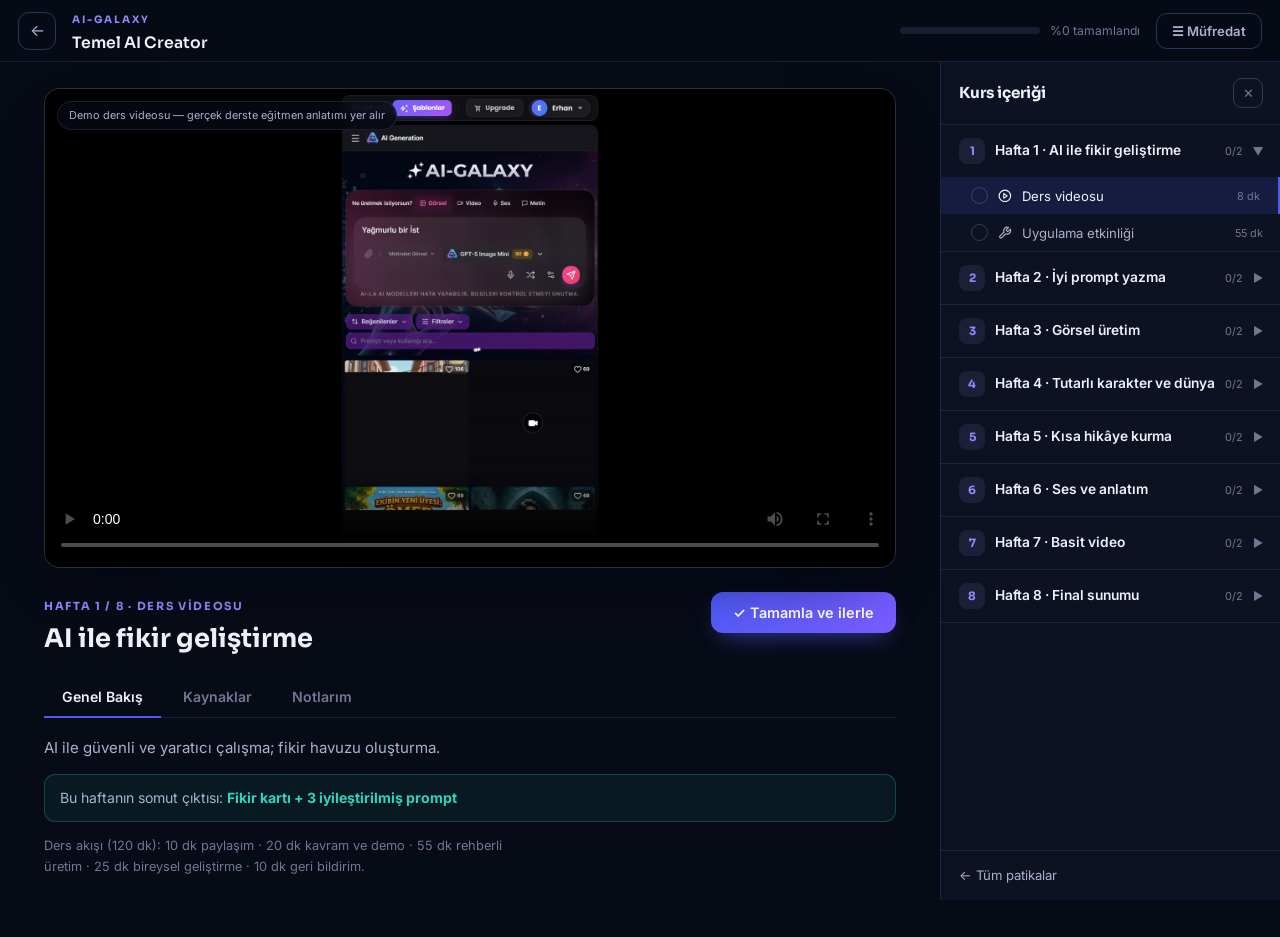
==== kurs.html @ a26104b1 "AI-GALAXY demo sitesi: yetişkin landing, Udemy tarzı kurs ekranı, kids patika ve stüdyo modu Co-Auth" ====
<!doctype html>
<html lang="tr">
<head>
  <meta charset="utf-8">
  <meta name="viewport" content="width=device-width, initial-scale=1.0">
  <title>Kurs — AI-GALAXY</title>
  <meta name="description" content="AI-GALAXY kurs ekranı: dersi izle, etkinliği yap, ilerlemeni takip et.">
  <link rel="preconnect" href="https://fonts.googleapis.com">
  <link rel="preconnect" href="https://fonts.gstatic.com" crossorigin>
  <link href="https://fonts.googleapis.com/css2?family=Sora:wght@500;600;700&family=Inter:wght@400;500;600&display=swap" rel="stylesheet">
  <link rel="icon" href="data:image/svg+xml,%3Csvg xmlns='http://www.w3.org/2000/svg' viewBox='0 0 32 32'%3E%3Crect width='32' height='32' rx='8' fill='%234f5bf9'/%3E%3Ctext x='16' y='22' font-size='16' text-anchor='middle' fill='white'%3E%E2%9C%A6%3C/text%3E%3C/svg%3E">
  <link rel="stylesheet" href="css/kurs.css">
  <script>
    // patika adımından gelindiyse arka plandaki ders ekranı hiç görünmesin
    if (location.search.indexOf("studio=1") !== -1) document.documentElement.className += " studio-only";
  </script>
</head>
<body>

<!-- Telifsiz çizgi ikon seti (Feather stili, MIT) -->
<svg xmlns="http://www.w3.org/2000/svg" style="display:none">
  <symbol id="i-play" viewBox="0 0 24 24"><circle cx="12" cy="12" r="10"/><polygon points="10 8 16 12 10 16 10 8"/></symbol>
  <symbol id="i-tool" viewBox="0 0 24 24"><path d="M14.7 6.3a1 1 0 0 0 0 1.4l1.6 1.6a1 1 0 0 0 1.4 0l3.77-3.77a6 6 0 0 1-7.94 7.94l-6.91 6.91a2.12 2.12 0 0 1-3-3l6.91-6.91a6 6 0 0 1 7.94-7.94l-3.76 3.76z"/></symbol>
  <symbol id="i-crosshair" viewBox="0 0 24 24"><circle cx="12" cy="12" r="10"/><line x1="22" y1="12" x2="18" y2="12"/><line x1="6" y1="12" x2="2" y2="12"/><line x1="12" y1="6" x2="12" y2="2"/><line x1="12" y1="22" x2="12" y2="18"/></symbol>
  <symbol id="i-file" viewBox="0 0 24 24"><path d="M14 2H6a2 2 0 0 0-2 2v16a2 2 0 0 0 2 2h12a2 2 0 0 0 2-2V8z"/><polyline points="14 2 14 8 20 8"/></symbol>
  <symbol id="i-edit" viewBox="0 0 24 24"><path d="M17 3a2.828 2.828 0 1 1 4 4L7.5 20.5 2 22l1.5-5.5L17 3z"/></symbol>
  <symbol id="i-check" viewBox="0 0 24 24"><polyline points="20 6 9 17 4 12"/></symbol>
  <symbol id="i-image" viewBox="0 0 24 24"><rect x="3" y="3" width="18" height="18" rx="2"/><circle cx="8.5" cy="8.5" r="1.5"/><polyline points="21 15 16 10 5 21"/></symbol>
  <symbol id="i-award" viewBox="0 0 24 24"><circle cx="12" cy="8" r="7"/><polyline points="8.21 13.89 7 23 12 20 17 23 15.79 13.88"/></symbol>
  <symbol id="i-compass" viewBox="0 0 24 24"><circle cx="12" cy="12" r="10"/><polygon points="16.24 7.76 14.12 14.12 7.76 16.24 9.88 9.88 16.24 7.76"/></symbol>
  <symbol id="i-layers" viewBox="0 0 24 24"><polygon points="12 2 2 7 12 12 22 7 12 2"/><polyline points="2 17 12 22 22 17"/><polyline points="2 12 12 17 22 12"/></symbol>
  <symbol id="i-message" viewBox="0 0 24 24"><path d="M21 11.5a8.5 8.5 0 0 1-8.5 8.5 8.38 8.38 0 0 1-3.8-.9L3 21l1.9-5.7a8.38 8.38 0 0 1-.9-3.8 8.5 8.5 0 0 1 8.5-8.5h.5a8.48 8.48 0 0 1 8 8v.5z"/></symbol>
  <symbol id="i-volume" viewBox="0 0 24 24"><polygon points="11 5 6 9 2 9 2 15 6 15 11 19 11 5"/><path d="M15.54 8.46a5 5 0 0 1 0 7.07"/></symbol>
  <symbol id="i-film" viewBox="0 0 24 24"><rect x="2" y="2" width="20" height="20" rx="2.18"/><line x1="7" y1="2" x2="7" y2="22"/><line x1="17" y1="2" x2="17" y2="22"/><line x1="2" y1="12" x2="22" y2="12"/></symbol>
  <symbol id="i-star" viewBox="0 0 24 24"><polygon points="12 2 15.09 8.26 22 9.27 17 14.14 18.18 21.02 12 17.77 5.82 21.02 7 14.14 2 9.27 8.91 8.26 12 2"/></symbol>
  <symbol id="i-search" viewBox="0 0 24 24"><circle cx="11" cy="11" r="8"/><line x1="21" y1="21" x2="16.65" y2="16.65"/></symbol>
  <symbol id="i-x" viewBox="0 0 24 24"><line x1="18" y1="6" x2="6" y2="18"/><line x1="6" y1="6" x2="18" y2="18"/></symbol>
  <symbol id="i-sparkle" viewBox="0 0 24 24"><path d="M12 3l2 5.5L19.5 10 14 12l-2 5.5L10 12 4.5 10 10 8.5 12 3z"/></symbol>
</svg>

<!-- ============ ÜST ÇUBUK ============ -->
<header class="ktop">
  <a class="ktop-back" href="index.html#program">←</a>
  <div class="ktop-title">
    <span class="kt-brand">AI-GALAXY</span>
    <h1 id="courseTitle">Kurs</h1>
  </div>
  <div class="ktop-progress">
    <div class="ktp-bar"><i id="progressBar"></i></div>
    <span id="progressText">%0 tamamlandı</span>
  </div>
  <button class="ktop-toggle" id="sideToggle" aria-label="Müfredatı aç/kapat">☰ Müfredat</button>
</header>

<div class="klayout" id="klayout">

  <!-- ============ ANA ALAN ============ -->
  <main class="kmain">
    <!-- Video dersi -->
    <div class="player" id="playerWrap">
      <video id="lessonVid" controls playsinline preload="metadata"></video>
      <span class="demo-note">Demo ders videosu — gerçek derste eğitmen anlatımı yer alır</span>
    </div>
    <!-- Etkinlik görünümü -->
    <div class="activity" id="activityWrap" hidden>
      <div class="act-head"><svg class="ic"><use href="#i-tool"/></svg> Uygulama Etkinliği</div>
      <h2 id="actTitle"></h2>
      <p id="actDesc"></p>
      <div class="act-steps">
        <div class="act-step"><b>1.</b> Stüdyoyu aç, bu haftanın araçlarını seç.</div>
        <div class="act-step"><b>2.</b> Promptunu kur: amaç + bağlam + stil + kısıt.</div>
        <div class="act-step"><b>3.</b> Üret, karşılaştır, en az bir revizyon yap.</div>
        <div class="act-step"><b>4.</b> Çıktını üretim günlüğünle portfolyona ekle.</div>
      </div>
      <div class="act-out"><svg class="ic"><use href="#i-crosshair"/></svg> Bu haftanın çıktısı: <b id="actOut"></b></div>
      <button class="act-studio" id="btnStudio">Stüdyoda Aç →</button>
    </div>

    <div class="lesson-head">
      <div>
        <span class="lh-week" id="lessonWeek"></span>
        <h2 id="lessonTitle"></h2>
      </div>
      <button class="btn-done" id="btnDone">✓ Tamamla ve ilerle</button>
    </div>

    <!-- Sekmeler -->
    <div class="ltabs">
      <button class="ltab active" data-tab="genel">Genel Bakış</button>
      <button class="ltab" data-tab="kaynak">Kaynaklar</button>
      <button class="ltab" data-tab="not">Notlarım</button>
    </div>
    <div class="lpanel" id="panel-genel">
      <p id="lessonDesc"></p>
      <div class="lp-out">Bu haftanın somut çıktısı: <b id="lessonOut"></b></div>
      <p class="lp-flow">Ders akışı (120 dk): 10 dk paylaşım · 20 dk kavram ve demo · 55 dk rehberli üretim · 25 dk bireysel geliştirme · 10 dk geri bildirim.</p>
    </div>
    <div class="lpanel" id="panel-kaynak" hidden>
      <ul class="res-list">
        <li><a href="#"><svg class="ic"><use href="#i-file"/></svg> Ders sunumu (PDF)</a><span>demo</span></li>
        <li><a href="#"><svg class="ic"><use href="#i-edit"/></svg> Prompt şablonu</a><span>demo</span></li>
        <li><a href="#"><svg class="ic"><use href="#i-check"/></svg> Haftalık kontrol listesi</a><span>demo</span></li>
        <li><a href="#"><svg class="ic"><use href="#i-image"/></svg> Örnek çıktılar galerisi</a><span>demo</span></li>
      </ul>
    </div>
    <div class="lpanel" id="panel-not" hidden>
      <textarea id="noteArea" placeholder="Bu dersle ilgili notlarını buraya yaz — bu tarayıcıda saklanır."></textarea>
      <span class="note-saved" id="noteSaved"></span>
    </div>
  </main>

  <!-- ============ SAĞ MENÜ: MÜFREDAT ============ -->
  <aside class="kside" id="kside">
    <div class="kside-head">
      <h3>Kurs içeriği</h3>
      <button class="kside-close" id="sideClose" aria-label="Müfredatı kapat">✕</button>
    </div>
    <div class="kside-scroll" id="curriculum"></div>
    <div class="kside-foot">
      <a href="index.html#program">← Tüm patikalar</a>
    </div>
  </aside>

</div>

<!-- ============ STÜDYO KATMANI ============ -->
<div class="sov" id="studioOverlay" hidden>
  <header class="sov-top">
    <button class="sov-x" id="sovClose" aria-label="Stüdyoyu kapat"><svg class="ic"><use href="#i-x"/></svg></button>
    <div class="sov-task">
      <b id="sovTask">Görev</b>
      <div class="sov-prog"><i style="width:12%"></i></div>
    </div>
    <span class="sov-pill" id="sovPill">Şifre Avı</span>
    <span class="sov-points"><svg class="ic"><use href="#i-star"/></svg> 5 puan</span>
    <span class="sov-count" id="sovCount">Patika 0 / 16</span>
  </header>

  <div class="sov-body">
    <aside class="sov-rail">
      <span class="sov-ava">✦</span>
      <button class="sr-btn on"><svg class="ic"><use href="#i-compass"/></svg><span>Keşfet</span></button>
      <button class="sr-btn"><svg class="ic"><use href="#i-layers"/></svg><span>Koleksiyon</span></button>
      <button class="sr-btn"><svg class="ic"><use href="#i-message"/></svg><span>Metin</span></button>
      <button class="sr-btn"><svg class="ic"><use href="#i-image"/></svg><span>Görsel</span></button>
      <button class="sr-btn"><svg class="ic"><use href="#i-volume"/></svg><span>Ses</span></button>
      <button class="sr-btn"><svg class="ic"><use href="#i-film"/></svg><span>Video</span></button>
    </aside>

    <main class="sov-main">
      <div class="sov-hero">
        <div class="sov-logo">✦ AI-GALAXY</div>
        <div class="sov-panel">
          <div class="sov-ask">
            <span class="sa-q">Ne üretmek istiyorsun?</span>
            <button class="sa-tab" data-tab="Metin"><svg class="ic"><use href="#i-message"/></svg> Metin</button>
            <button class="sa-tab on" data-tab="Görsel"><svg class="ic"><use href="#i-image"/></svg> Görsel</button>
            <button class="sa-tab" data-tab="Ses"><svg class="ic"><use href="#i-volume"/></svg> Ses</button>
            <button class="sa-tab" data-tab="Video"><svg class="ic"><use href="#i-film"/></svg> Video</button>
          </div>
          <div class="sov-inputrow">
            <textarea id="sovPrompt" rows="1" placeholder="Bir şeyler yaz..."></textarea>
            <button class="sov-send" id="sovSend"><svg class="ic"><use href="#i-sparkle"/></svg> Üret</button>
          </div>
          <p class="sov-disc">AI-LA AI MODELLERİ HATA YAPABİLİR. BİLGİLERİ KONTROL ETMEYİ UNUTMA.</p>
        </div>
        <div class="sov-tools">
          <span class="st-chip">⇅ Beğenilenler</span>
          <span class="st-chip">Filtreler</span>
          <span class="st-search"><svg class="ic"><use href="#i-search"/></svg> Prompt veya kullanıcı ara...</span>
        </div>
      </div>
      <div class="sov-feed" id="sovFeed"></div>
    </main>
  </div>

  <button class="sov-question" id="sovQuestion"><svg class="ic"><use href="#i-message"/></svg> Soruyu Gör</button>

  <!-- Soru penceresi -->
  <div class="sov-qwrap" id="sovQWrap" hidden>
    <div class="sov-qcard">
      <div class="sq-top">
        <span class="sq-pill on">Soru</span><span class="sq-pill">İpucu</span>
        <button class="sq-x" id="sovQClose"><svg class="ic"><use href="#i-x"/></svg></button>
      </div>
      <div class="sq-body">
        <div class="sq-title"><span class="sq-num" id="sqNum">1</span><div><h4 id="sqTitle">Görev</h4><span id="sqSub">AI-Galaxy</span></div></div>
        <p class="sq-text" id="sqText"></p>
        <div class="sq-out"><svg class="ic"><use href="#i-crosshair"/></svg> Hedef çıktı: <b id="sqOut"></b></div>
        <div class="sq-hint">İpucu: promptunda amaç + bağlam + stil + kısıt kullan; üretince "AI ile üretildi" etiketini unutma.</div>
        <button class="sq-done" id="sovDone">✓ Görevi tamamla ve patikaya dön</button>
      </div>
    </div>
  </div>
</div>

<script src="js/programs.js"></script>
<script src="js/kurs.js"></script>
</body>
</html>
---- css/kurs.css ----
/* ============================================================
   AI-GALAXY — Kurs ekranı (Udemy tarzı: solda ders, sağda müfredat)
   ============================================================ */

:root {
  --bg: #070b16;
  --bg-raise: #0c1222;
  --bg-card: #101830;
  --bg-card-2: #141d38;
  --line: rgba(137, 136, 208, 0.16);
  --line-strong: rgba(137, 136, 208, 0.32);
  --ink: #eef0fa;
  --ink-soft: #aab1cd;
  --ink-dim: #6f7794;
  --violet: #8f8aff;
  --accent: #4f5bf9;
  --amber: #f5a524;
  --teal: #2dd4bf;
  --grad-cta: linear-gradient(135deg, #4f5bf9 0%, #7a5cff 100%);
  --font-display: "Sora", "Segoe UI", sans-serif;
  --font-body: "Inter", "Segoe UI", sans-serif;
  --side-w: 340px;
  --top-h: 62px;
}

:root:not([data-theme="light"]) { color-scheme: dark; }

* { margin: 0; padding: 0; box-sizing: border-box; }

body {
  font-family: var(--font-body);
  background: var(--bg); color: var(--ink);
  line-height: 1.6; -webkit-font-smoothing: antialiased;
}
a { color: inherit; text-decoration: none; }
button { font-family: var(--font-body); cursor: pointer; }

/* Çizgi ikonlar */
.ic {
  width: 1.05em; height: 1.05em; flex: none;
  stroke: currentColor; stroke-width: 2; fill: none;
  stroke-linecap: round; stroke-linejoin: round;
  vertical-align: -0.15em; display: inline-block;
}

/* ---------- Üst çubuk ---------- */
.ktop {
  position: fixed; inset: 0 0 auto 0; z-index: 50; height: var(--top-h);
  display: flex; align-items: center; gap: 16px;
  padding: 0 18px;
  background: rgba(7, 11, 22, 0.92); backdrop-filter: blur(12px);
  border-bottom: 1px solid var(--line);
}
.ktop-back {
  width: 38px; height: 38px; border-radius: 11px; flex: none;
  display: grid; place-items: center;
  border: 1px solid var(--line-strong); color: var(--ink-soft);
  transition: background 0.2s;
}
.ktop-back:hover { background: rgba(137, 136, 208, 0.12); color: var(--ink); }
.ktop-title { min-width: 0; }
.kt-brand {
  font-family: var(--font-display); font-size: 0.64rem; font-weight: 700;
  letter-spacing: 0.18em; color: var(--violet);
}
.ktop-title h1 {
  font-family: var(--font-display); font-size: 0.98rem; font-weight: 600;
  white-space: nowrap; overflow: hidden; text-overflow: ellipsis;
}
.ktop-progress {
  margin-left: auto; display: flex; align-items: center; gap: 10px;
  font-size: 0.76rem; color: var(--ink-dim); white-space: nowrap;
}
.ktp-bar {
  width: 140px; height: 7px; border-radius: 999px;
  background: rgba(137, 136, 208, 0.15); overflow: hidden;
}
.ktp-bar i {
  display: block; height: 100%; width: 0%;
  background: linear-gradient(90deg, var(--teal), #4f5bf9);
  border-radius: 999px; transition: width 0.5s ease;
}
.ktop-toggle {
  flex: none; padding: 9px 15px; border-radius: 11px;
  border: 1px solid var(--line-strong); background: none; color: var(--ink-soft);
  font-size: 0.82rem; font-weight: 600;
  transition: background 0.2s, color 0.2s;
}
.ktop-toggle:hover { background: rgba(137, 136, 208, 0.12); color: var(--ink); }

/* ---------- Yerleşim ---------- */
.klayout {
  display: grid; grid-template-columns: minmax(0, 1fr) var(--side-w);
  min-height: 100vh; padding-top: var(--top-h);
  transition: grid-template-columns 0.3s ease;
}
.klayout.side-hidden { grid-template-columns: minmax(0, 1fr) 0; }

/* ---------- Ana alan ---------- */
.kmain { padding: 26px clamp(16px, 3.5vw, 44px) 60px; max-width: 980px; width: 100%; margin: 0 auto; }

.player {
  position: relative; border-radius: 16px; overflow: hidden;
  background: #000; border: 1px solid var(--line-strong);
  box-shadow: 0 24px 60px -28px rgba(3, 6, 18, 0.9);
}
.player video { width: 100%; aspect-ratio: 16 / 9; object-fit: contain; background: #000; display: block; }
.demo-note {
  position: absolute; top: 12px; left: 12px;
  font-size: 0.68rem; color: var(--ink-soft);
  background: rgba(7, 11, 22, 0.8); backdrop-filter: blur(6px);
  padding: 5px 11px; border-radius: 999px; border: 1px solid var(--line);
  pointer-events: none;
}

/* Etkinlik görünümü */
.activity {
  border-radius: 16px; padding: clamp(24px, 4vw, 40px);
  background: linear-gradient(180deg, rgba(79, 91, 249, 0.12), var(--bg-card) 60%);
  border: 1px solid rgba(79, 91, 249, 0.4);
}
.act-head {
  font-size: 0.72rem; font-weight: 700; letter-spacing: 0.16em; text-transform: uppercase;
  color: var(--amber); margin-bottom: 12px;
}
.activity h2 { font-family: var(--font-display); font-size: 1.4rem; margin-bottom: 8px; }
.activity > p { color: var(--ink-soft); font-size: 0.95rem; margin-bottom: 20px; }
.act-steps { display: grid; gap: 9px; margin-bottom: 20px; }
.act-step {
  font-size: 0.9rem; color: var(--ink-soft);
  padding: 11px 15px; border-radius: 11px;
  background: rgba(7, 11, 22, 0.5); border: 1px solid var(--line);
}
.act-step b { color: var(--violet); margin-right: 6px; }
.act-out {
  font-size: 0.9rem; color: var(--ink-soft);
  padding: 13px 16px; border-radius: 11px; margin-bottom: 22px;
  background: rgba(45, 212, 191, 0.08); border: 1px solid rgba(45, 212, 191, 0.3);
}
.act-out b { color: var(--teal); }
.act-studio {
  display: inline-block; padding: 13px 26px; border-radius: 12px;
  background: var(--grad-cta); color: #fff; font-weight: 600; font-size: 0.94rem;
  box-shadow: 0 12px 28px -10px rgba(79, 91, 249, 0.7);
  transition: transform 0.2s;
}
.act-studio:hover { transform: translateY(-2px); }

/* Ders başlığı */
.lesson-head {
  display: flex; align-items: flex-start; gap: 18px; flex-wrap: wrap;
  margin: 24px 0 18px;
}
.lh-week {
  font-family: var(--font-display); font-size: 0.7rem; font-weight: 700;
  letter-spacing: 0.15em; text-transform: uppercase; color: var(--violet);
}
.lesson-head h2 { font-family: var(--font-display); font-size: clamp(1.2rem, 2.4vw, 1.6rem); }
.btn-done {
  margin-left: auto; flex: none;
  padding: 12px 22px; border-radius: 12px; border: none;
  background: var(--grad-cta); color: #fff; font-weight: 600; font-size: 0.9rem;
  box-shadow: 0 10px 24px -10px rgba(79, 91, 249, 0.7);
  transition: transform 0.2s, opacity 0.2s;
}
.btn-done:hover { transform: translateY(-2px); }
.btn-done.done { background: rgba(45, 212, 191, 0.15); color: var(--teal); box-shadow: none; border: 1px solid rgba(45, 212, 191, 0.4); }

/* Sekmeler */
.ltabs { display: flex; gap: 4px; border-bottom: 1px solid var(--line); margin-bottom: 18px; }
.ltab {
  padding: 11px 18px; background: none; border: none;
  color: var(--ink-dim); font-size: 0.88rem; font-weight: 600;
  border-bottom: 2px solid transparent; margin-bottom: -1px;
}
.ltab:hover { color: var(--ink-soft); }
.ltab.active { color: var(--ink); border-bottom-color: var(--accent); }
.lpanel p { color: var(--ink-soft); font-size: 0.94rem; max-width: 62ch; }
.lp-out {
  margin-top: 14px; font-size: 0.88rem; color: var(--ink-soft);
  padding: 12px 15px; border-radius: 11px;
  background: rgba(45, 212, 191, 0.07); border: 1px solid rgba(45, 212, 191, 0.25);
}
.lp-out b { color: var(--teal); }
.lp-flow { margin-top: 14px; font-size: 0.8rem !important; color: var(--ink-dim) !important; }
.res-list { list-style: none; display: grid; gap: 9px; max-width: 480px; }
.res-list li {
  display: flex; align-items: center; justify-content: space-between;
  padding: 13px 16px; border-radius: 11px;
  background: var(--bg-card); border: 1px solid var(--line);
  font-size: 0.9rem;
}
.res-list a:hover { color: var(--violet); }
.res-list span { font-size: 0.68rem; color: var(--ink-dim); text-transform: uppercase; letter-spacing: 0.1em; }
#noteArea {
  width: 100%; min-height: 160px; resize: vertical;
  background: var(--bg-card); border: 1px solid var(--line-strong);
  border-radius: 12px; padding: 14px 16px;
  color: var(--ink); font-family: var(--font-body); font-size: 0.92rem;
}
#noteArea:focus { outline: 2px solid rgba(79, 91, 249, 0.5); }
.note-saved { display: block; margin-top: 8px; font-size: 0.76rem; color: var(--teal); min-height: 1.2em; }

/* ---------- Sağ menü ---------- */
.kside {
  position: sticky; top: var(--top-h);
  height: calc(100vh - var(--top-h));
  display: flex; flex-direction: column;
  background: var(--bg-raise); border-left: 1px solid var(--line);
  overflow: hidden; min-width: 0;
}
.kside-head {
  display: flex; align-items: center; justify-content: space-between;
  padding: 16px 18px; border-bottom: 1px solid var(--line); flex: none;
  min-width: var(--side-w);
}
.kside-head h3 { font-family: var(--font-display); font-size: 0.95rem; }
.kside-close {
  width: 30px; height: 30px; border-radius: 9px;
  background: none; border: 1px solid var(--line-strong); color: var(--ink-dim);
}
.kside-close:hover { color: var(--ink); }
.kside-scroll { overflow-y: auto; flex: 1; min-width: var(--side-w); }
.kside-foot {
  flex: none; padding: 14px 18px; border-top: 1px solid var(--line);
  font-size: 0.82rem; color: var(--ink-soft); min-width: var(--side-w);
}
.kside-foot a:hover { color: var(--ink); }

.cw-group { border-bottom: 1px solid var(--line); }
.cw-head {
  width: 100%; text-align: left; background: none; border: none;
  padding: 13px 18px; color: var(--ink);
  display: flex; align-items: center; gap: 10px;
}
.cw-head:hover { background: rgba(137, 136, 208, 0.06); }
.cw-head .no {
  flex: none; width: 26px; height: 26px; border-radius: 8px;
  display: grid; place-items: center;
  font-family: var(--font-display); font-size: 0.72rem; font-weight: 700;
  background: rgba(137, 136, 208, 0.12); color: var(--violet);
}
.cw-head .t { font-size: 0.86rem; font-weight: 600; flex: 1; line-height: 1.3; }
.cw-head .st { font-size: 0.68rem; color: var(--ink-dim); }
.cw-head .chev { color: var(--ink-dim); font-size: 0.7rem; transition: transform 0.2s; }
.cw-group.open .chev { transform: rotate(90deg); }
.cw-items { display: none; }
.cw-group.open .cw-items { display: block; }
.cw-item {
  width: 100%; text-align: left; background: none; border: none;
  display: flex; align-items: center; gap: 10px;
  padding: 10px 18px 10px 30px;
  color: var(--ink-soft); font-size: 0.82rem;
}
.cw-item:hover { background: rgba(137, 136, 208, 0.07); }
.cw-item.active { background: rgba(79, 91, 249, 0.14); color: var(--ink); border-right: 3px solid var(--accent); }
.cw-item .chk {
  flex: none; width: 17px; height: 17px; border-radius: 50%;
  border: 1.5px solid var(--line-strong);
  display: grid; place-items: center; font-size: 0.6rem; color: transparent;
}
.cw-item.done .chk { background: var(--teal); border-color: var(--teal); color: #04211c; }
.cw-item .len { margin-left: auto; font-size: 0.68rem; color: var(--ink-dim); }

/* ============================================================
   Stüdyo katmanı (gerçek AI-GALAXY adım ekranı yapısı)
   ============================================================ */
.sov {
  position: fixed; inset: 0; z-index: 100;
  background: #08050f;
  display: flex; flex-direction: column;
}
.sov[hidden] { display: none; }

/* üst görev çubuğu */
.sov-top {
  flex: none; display: flex; align-items: center; gap: 14px;
  padding: 10px 16px;
  background: #000; border-bottom: 1px solid rgba(137, 136, 208, 0.14);
}
.sov-x {
  flex: none; width: 40px; height: 40px; border-radius: 12px;
  display: grid; place-items: center;
  background: #17151f; border: 1px solid rgba(255, 255, 255, 0.12);
  color: #fff; font-size: 1rem;
}
.sov-x:hover { background: #23202e; }
.sov-task { flex: 1; min-width: 0; }
.sov-task b {
  display: block; font-family: var(--font-display); font-size: 0.92rem;
  white-space: nowrap; overflow: hidden; text-overflow: ellipsis;
}
.sov-prog {
  margin-top: 6px; height: 6px; border-radius: 999px;
  background: rgba(137, 136, 208, 0.18); overflow: hidden;
}
.sov-prog i { display: block; height: 100%; border-radius: 999px; background: linear-gradient(90deg, #f5a524, #f0439d, #7a5cff); }
.sov-pill {
  flex: none; font-size: 0.74rem; font-weight: 700;
  padding: 6px 14px; border-radius: 999px;
  background: rgba(240, 67, 157, 0.16); color: #ff9dcb;
}
.sov-points {
  flex: none; display: inline-flex; align-items: center; gap: 6px;
  font-size: 0.76rem; font-weight: 700; color: var(--amber);
}
.sov-count { flex: none; font-size: 0.76rem; color: var(--ink-dim); }

/* gövde: sol ray + ana alan */
.sov-body { flex: 1; display: flex; min-height: 0; }
.sov-rail {
  flex: none; width: 86px; margin: 12px 0 12px 12px;
  border: 1.5px dashed rgba(137, 136, 208, 0.3); border-radius: 18px;
  display: flex; flex-direction: column; align-items: center; gap: 4px;
  padding: 12px 6px; overflow-y: auto;
}
.sov-ava {
  width: 46px; height: 46px; border-radius: 50%; flex: none;
  display: grid; place-items: center; font-size: 1.1rem; color: #fff;
  background: var(--grad-cta); margin-bottom: 8px;
}
.sr-btn {
  width: 100%; border: none; background: none; color: var(--ink-dim);
  display: flex; flex-direction: column; align-items: center; gap: 4px;
  padding: 10px 4px; border-radius: 12px; font-size: 0.6rem; font-weight: 600;
}
.sr-btn .ic { font-size: 1.15rem; width: 1.25em; height: 1.25em; }
.sr-btn:hover { color: var(--ink); background: rgba(137, 136, 208, 0.08); }
.sr-btn.on { color: #fff; }
.sr-btn.on .ic { color: #7a9dff; }

.sov-main { flex: 1; min-width: 0; overflow-y: auto; padding: 12px; }

/* kozmik hero */
.sov-hero {
  position: relative; border-radius: 18px; overflow: hidden;
  background:
    linear-gradient(rgba(10, 6, 24, 0.55), rgba(10, 6, 24, 0.8) 78%, #0b0817),
    url("../media/ui_hero.jpg") center 22% / cover no-repeat;
  padding: 26px clamp(14px, 4vw, 60px) 16px;
}
.sov-logo {
  text-align: center; font-family: var(--font-display);
  font-size: clamp(1.5rem, 3.2vw, 2.2rem); font-weight: 700; letter-spacing: 0.08em;
  text-shadow: 0 4px 24px rgba(0, 0, 0, 0.6);
  margin-bottom: 20px;
}
.sov-panel {
  max-width: 860px; margin: 0 auto;
  background: rgba(8, 6, 18, 0.72); backdrop-filter: blur(10px);
  border: 1px solid rgba(137, 136, 208, 0.22); border-radius: 18px;
  padding: 16px 18px 12px;
}
.sov-ask { display: flex; align-items: center; gap: 8px; flex-wrap: wrap; margin-bottom: 12px; }
.sa-q { font-size: 0.85rem; font-weight: 600; margin-right: 4px; }
.sa-tab {
  display: inline-flex; align-items: center; gap: 6px;
  font-size: 0.78rem; font-weight: 600; color: var(--ink-soft);
  background: none; border: 1px solid transparent;
  padding: 7px 14px; border-radius: 999px;
}
.sa-tab:hover { color: var(--ink); }
.sa-tab.on { background: var(--grad-cta); color: #fff; }
.sov-inputrow { display: flex; gap: 10px; align-items: stretch; }
#sovPrompt {
  flex: 1; resize: none; min-height: 58px;
  background: rgba(20, 16, 38, 0.85); border: 1px solid rgba(137, 136, 208, 0.3);
  border-radius: 14px; padding: 17px 16px;
  color: var(--ink); font-family: var(--font-body); font-size: 0.95rem;
}
#sovPrompt:focus { outline: 2px solid rgba(79, 91, 249, 0.55); }
.sov-send {
  flex: none; display: inline-flex; align-items: center; gap: 7px;
  padding: 0 22px; border: none; border-radius: 14px;
  background: var(--grad-cta); color: #fff; font-weight: 600; font-size: 0.9rem;
  box-shadow: 0 10px 24px -10px rgba(79, 91, 249, 0.8);
}
.sov-send:hover { filter: brightness(1.1); }
.sov-disc {
  margin-top: 10px; text-align: center;
  font-size: 0.62rem; font-weight: 700; letter-spacing: 0.14em;
  color: var(--ink-dim);
}
.sov-tools { display: flex; align-items: center; gap: 10px; margin-top: 18px; }
.st-chip {
  font-size: 0.76rem; font-weight: 600; color: #d8c9f5;
  background: rgba(122, 92, 255, 0.28); border: 1px solid rgba(160, 130, 255, 0.35);
  padding: 8px 15px; border-radius: 999px;
}
.st-search {
  margin-left: auto; display: inline-flex; align-items: center; gap: 8px;
  font-size: 0.76rem; color: #b9a8e0;
  background: rgba(122, 92, 255, 0.22); border: 1px solid rgba(160, 130, 255, 0.3);
  padding: 9px 16px; border-radius: 12px; min-width: 240px;
}

/* keşfet akışı */
.sov-feed {
  display: grid; grid-template-columns: repeat(auto-fill, minmax(200px, 1fr));
  gap: 12px; padding: 14px 2px 30px;
}
.sf-tile {
  position: relative; border-radius: 14px; overflow: hidden;
  aspect-ratio: 3 / 3.6; background: var(--bg-card);
  border: 1px solid rgba(137, 136, 208, 0.14);
}
.sf-tile img, .sf-tile video { width: 100%; height: 100%; object-fit: cover; }
.sf-like {
  position: absolute; top: 8px; right: 10px;
  font-size: 0.68rem; font-weight: 700; color: #fff;
  background: rgba(0, 0, 0, 0.55); padding: 4px 9px; border-radius: 999px;
}
.sf-new {
  position: absolute; left: 8px; bottom: 8px;
  font-size: 0.64rem; font-weight: 700; color: var(--teal);
  background: rgba(4, 10, 8, 0.8); padding: 5px 10px; border-radius: 999px;
}
.sf-gen {
  display: grid; place-items: center; text-align: center;
  color: var(--ink-dim); font-size: 0.8rem; gap: 4px;
}
.sf-gen .spin {
  width: 34px; height: 34px; border-radius: 50%;
  border: 3px solid rgba(137, 136, 208, 0.25); border-top-color: #7a5cff;
  animation: sov-spin 0.9s linear infinite; margin-bottom: 6px;
}
@keyframes sov-spin { to { transform: rotate(360deg); } }

/* soruyu gör */
.sov-question {
  position: fixed; right: 22px; bottom: 22px; z-index: 110;
  display: inline-flex; align-items: center; gap: 8px;
  padding: 14px 24px; border: none; border-radius: 999px;
  background: var(--grad-cta); color: #fff; font-weight: 600; font-size: 0.92rem;
  box-shadow: 0 16px 36px -12px rgba(79, 91, 249, 0.85);
}
.sov-question:hover { transform: translateY(-2px); }

/* soru penceresi */
.sov-qwrap {
  position: fixed; inset: 0; z-index: 120;
  background: rgba(4, 2, 10, 0.7); backdrop-filter: blur(4px);
  display: grid; place-items: center; padding: 20px;
}
.sov-qwrap[hidden] { display: none; }
.sov-qcard {
  width: min(560px, 100%);
  background: #fff; color: #211c4e;
  border-radius: 20px; overflow: hidden;
  box-shadow: 0 40px 90px -30px rgba(0, 0, 0, 0.8);
}
.sq-top {
  display: flex; align-items: center; gap: 8px;
  padding: 12px 16px; background: #221c50;
}
.sq-pill {
  font-size: 0.76rem; font-weight: 700; padding: 6px 16px; border-radius: 999px;
  color: #b9b3e8;
}
.sq-pill.on { background: #fff; color: #5b43e0; }
.sq-x {
  margin-left: auto; width: 30px; height: 30px; border-radius: 9px; border: none;
  display: grid; place-items: center;
  background: rgba(255, 255, 255, 0.14); color: #fff;
}
.sq-body { padding: 20px 22px 22px; display: flex; flex-direction: column; gap: 13px; }
.sq-title { display: flex; align-items: center; gap: 11px; }
.sq-num {
  flex: none; width: 32px; height: 32px; border-radius: 10px;
  display: grid; place-items: center;
  font-weight: 700; color: #fff;
  background: linear-gradient(120deg, #5b43e0, #8b6bff);
}
.sq-title h4 { font-family: var(--font-display); font-size: 1.05rem; }
.sq-title span { font-size: 0.72rem; font-weight: 600; color: #7a76a3; }
.sq-text {
  font-size: 0.92rem; line-height: 1.6; font-weight: 500;
  background: #efecff; border-radius: 14px; padding: 14px 16px;
}
.sq-out {
  font-size: 0.85rem; font-weight: 600; color: #14776b;
  background: #d9f6f1; border-radius: 12px; padding: 11px 14px;
}
.sq-out b { color: #0d5f55; }
.sq-hint { font-size: 0.78rem; color: #7a76a3; }

@media (max-width: 760px) {
  .sov-rail { width: 64px; }
  .sr-btn span { display: none; }
  .sov-count, .sov-points { display: none; }
  .st-search { display: none; }
}

/* ---------- Mobil ---------- */
@media (max-width: 900px) {
  .klayout { grid-template-columns: 1fr; }
  .kside {
    position: fixed; inset: var(--top-h) 0 0 auto; width: min(var(--side-w), 88vw);
    transform: translateX(100%); transition: transform 0.3s ease;
    z-index: 40; box-shadow: -20px 0 50px rgba(0, 0, 0, 0.5);
  }
  .klayout:not(.side-hidden) .kside { transform: translateX(0); }
  .ktop-progress span { display: none; }
  .ktp-bar { width: 80px; }
}

/* ---- stüdyo modu: patika adımı doğrudan stüdyo ekranı olarak açılır ---- */
html.studio-only, html.studio-only body { background: #05060d; }
html.studio-only .ktop, html.studio-only .klayout { display: none !important; }
.sq-done{display:none;width:100%;margin-top:14px;min-height:46px;border:0;border-radius:14px;cursor:pointer;
  font:600 15px/1 Inter,system-ui,sans-serif;color:#fff;background:linear-gradient(180deg,#6b5bfb,#4f5bf9);box-shadow:0 6px 18px rgba(79,91,249,.35)}
.sq-done:hover{filter:brightness(1.08)}
html.studio-only .sq-done{display:block}
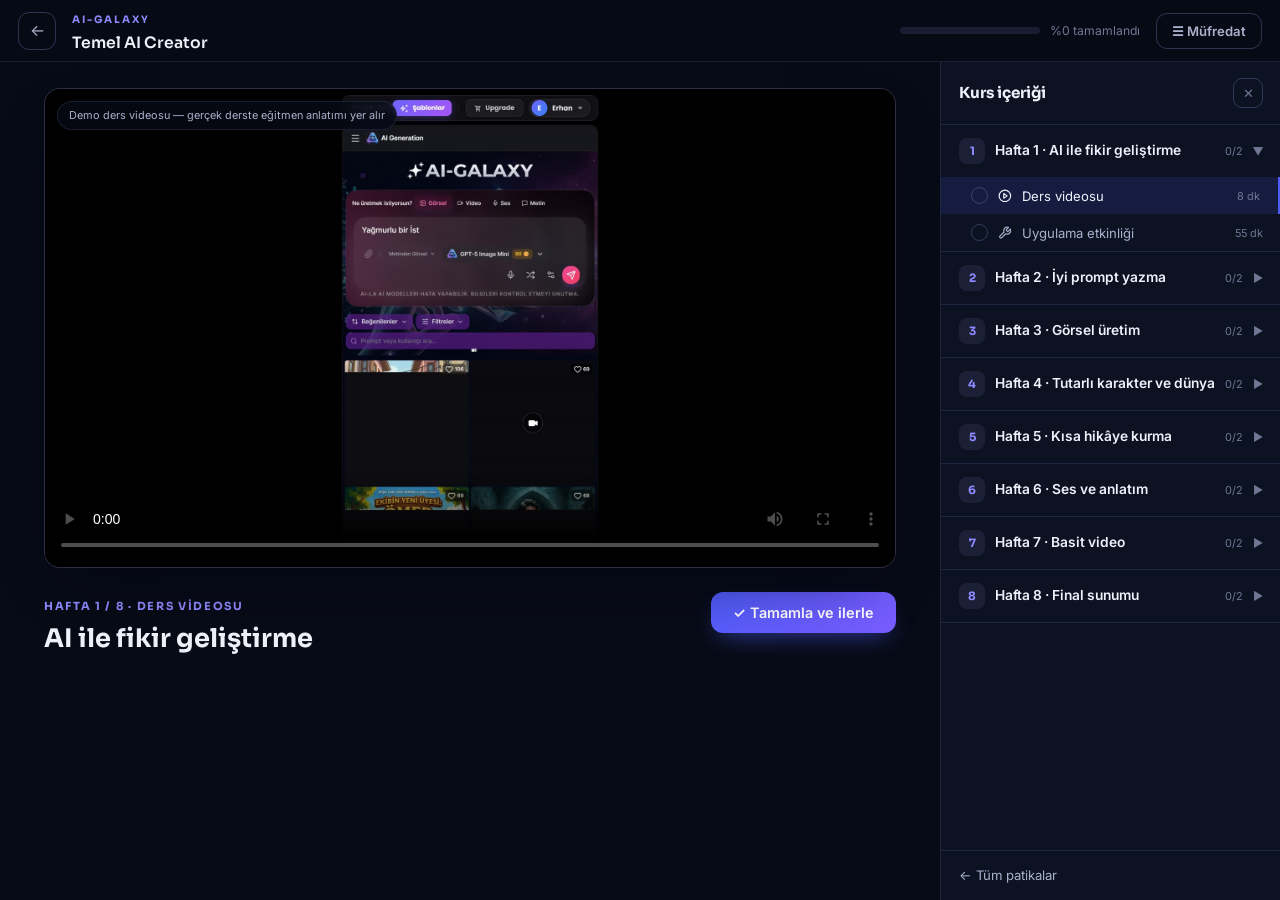
==== commit 1a9a602a: "Anasayfa: dersten stüdyoya akış simülasyonu, Kids menüde en sağa, AI-Stüdyo başlığı; kurs.html sekme" ====
--- a/kurs.html
+++ b/kurs.html
@@ -84,29 +84,6 @@
       <button class="btn-done" id="btnDone">✓ Tamamla ve ilerle</button>
     </div>
 
-    <!-- Sekmeler -->
-    <div class="ltabs">
-      <button class="ltab active" data-tab="genel">Genel Bakış</button>
-      <button class="ltab" data-tab="kaynak">Kaynaklar</button>
-      <button class="ltab" data-tab="not">Notlarım</button>
-    </div>
-    <div class="lpanel" id="panel-genel">
-      <p id="lessonDesc"></p>
-      <div class="lp-out">Bu haftanın somut çıktısı: <b id="lessonOut"></b></div>
-      <p class="lp-flow">Ders akışı (120 dk): 10 dk paylaşım · 20 dk kavram ve demo · 55 dk rehberli üretim · 25 dk bireysel geliştirme · 10 dk geri bildirim.</p>
-    </div>
-    <div class="lpanel" id="panel-kaynak" hidden>
-      <ul class="res-list">
-        <li><a href="#"><svg class="ic"><use href="#i-file"/></svg> Ders sunumu (PDF)</a><span>demo</span></li>
-        <li><a href="#"><svg class="ic"><use href="#i-edit"/></svg> Prompt şablonu</a><span>demo</span></li>
-        <li><a href="#"><svg class="ic"><use href="#i-check"/></svg> Haftalık kontrol listesi</a><span>demo</span></li>
-        <li><a href="#"><svg class="ic"><use href="#i-image"/></svg> Örnek çıktılar galerisi</a><span>demo</span></li>
-      </ul>
-    </div>
-    <div class="lpanel" id="panel-not" hidden>
-      <textarea id="noteArea" placeholder="Bu dersle ilgili notlarını buraya yaz — bu tarayıcıda saklanır."></textarea>
-      <span class="note-saved" id="noteSaved"></span>
-    </div>
   </main>
 
   <!-- ============ SAĞ MENÜ: MÜFREDAT ============ -->
--- a/css/kurs.css
+++ b/css/kurs.css
@@ -166,41 +166,6 @@
 .btn-done:hover { transform: translateY(-2px); }
 .btn-done.done { background: rgba(45, 212, 191, 0.15); color: var(--teal); box-shadow: none; border: 1px solid rgba(45, 212, 191, 0.4); }
 
-/* Sekmeler */
-.ltabs { display: flex; gap: 4px; border-bottom: 1px solid var(--line); margin-bottom: 18px; }
-.ltab {
-  padding: 11px 18px; background: none; border: none;
-  color: var(--ink-dim); font-size: 0.88rem; font-weight: 600;
-  border-bottom: 2px solid transparent; margin-bottom: -1px;
-}
-.ltab:hover { color: var(--ink-soft); }
-.ltab.active { color: var(--ink); border-bottom-color: var(--accent); }
-.lpanel p { color: var(--ink-soft); font-size: 0.94rem; max-width: 62ch; }
-.lp-out {
-  margin-top: 14px; font-size: 0.88rem; color: var(--ink-soft);
-  padding: 12px 15px; border-radius: 11px;
-  background: rgba(45, 212, 191, 0.07); border: 1px solid rgba(45, 212, 191, 0.25);
-}
-.lp-out b { color: var(--teal); }
-.lp-flow { margin-top: 14px; font-size: 0.8rem !important; color: var(--ink-dim) !important; }
-.res-list { list-style: none; display: grid; gap: 9px; max-width: 480px; }
-.res-list li {
-  display: flex; align-items: center; justify-content: space-between;
-  padding: 13px 16px; border-radius: 11px;
-  background: var(--bg-card); border: 1px solid var(--line);
-  font-size: 0.9rem;
-}
-.res-list a:hover { color: var(--violet); }
-.res-list span { font-size: 0.68rem; color: var(--ink-dim); text-transform: uppercase; letter-spacing: 0.1em; }
-#noteArea {
-  width: 100%; min-height: 160px; resize: vertical;
-  background: var(--bg-card); border: 1px solid var(--line-strong);
-  border-radius: 12px; padding: 14px 16px;
-  color: var(--ink); font-family: var(--font-body); font-size: 0.92rem;
-}
-#noteArea:focus { outline: 2px solid rgba(79, 91, 249, 0.5); }
-.note-saved { display: block; margin-top: 8px; font-size: 0.76rem; color: var(--teal); min-height: 1.2em; }
-
 /* ---------- Sağ menü ---------- */
 .kside {
   position: sticky; top: var(--top-h);
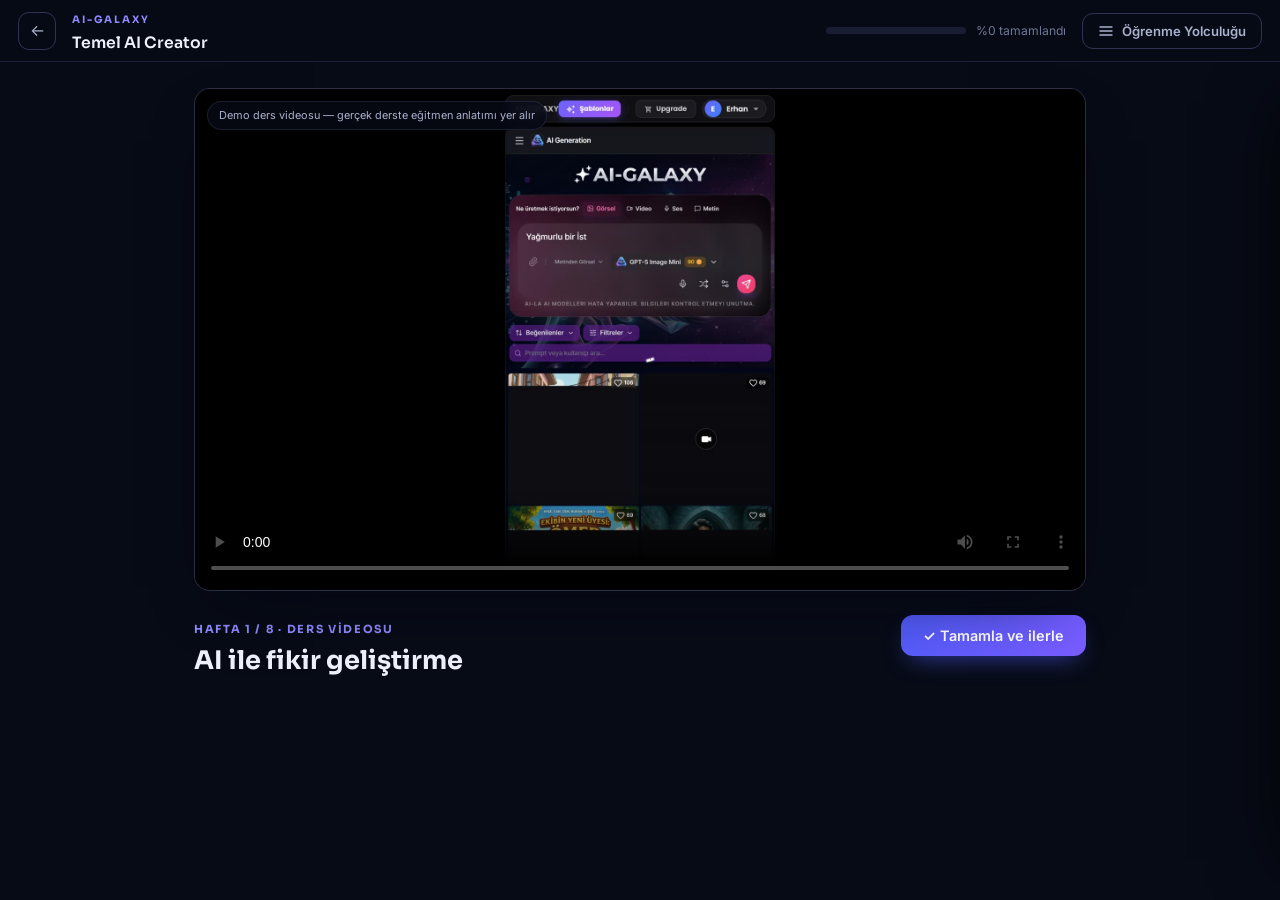
==== commit 68fef7b0: "Adım ekranı: tutorial penceresi kapalı başlar (Soruyu Gör ile açılır); hidden özniteliği kurs.css'te" ====
--- a/kurs.html
+++ b/kurs.html
@@ -34,13 +34,16 @@
   <symbol id="i-film" viewBox="0 0 24 24"><rect x="2" y="2" width="20" height="20" rx="2.18"/><line x1="7" y1="2" x2="7" y2="22"/><line x1="17" y1="2" x2="17" y2="22"/><line x1="2" y1="12" x2="22" y2="12"/></symbol>
   <symbol id="i-star" viewBox="0 0 24 24"><polygon points="12 2 15.09 8.26 22 9.27 17 14.14 18.18 21.02 12 17.77 5.82 21.02 7 14.14 2 9.27 8.91 8.26 12 2"/></symbol>
   <symbol id="i-search" viewBox="0 0 24 24"><circle cx="11" cy="11" r="8"/><line x1="21" y1="21" x2="16.65" y2="16.65"/></symbol>
+  <symbol id="i-menu" viewBox="0 0 24 24"><line x1="3" y1="6" x2="21" y2="6"/><line x1="3" y1="12" x2="21" y2="12"/><line x1="3" y1="18" x2="21" y2="18"/></symbol>
+  <symbol id="i-key" viewBox="0 0 24 24"><circle cx="7.5" cy="15.5" r="5.5"/><path d="M21 2l-9.6 9.6"/><path d="M15.5 7.5l3 3L22 7l-3-3"/></symbol>
+  <symbol id="i-lock" viewBox="0 0 24 24"><rect x="3" y="11" width="18" height="11" rx="2"/><path d="M7 11V7a5 5 0 0 1 10 0v4"/></symbol>
   <symbol id="i-x" viewBox="0 0 24 24"><line x1="18" y1="6" x2="6" y2="18"/><line x1="6" y1="6" x2="18" y2="18"/></symbol>
   <symbol id="i-sparkle" viewBox="0 0 24 24"><path d="M12 3l2 5.5L19.5 10 14 12l-2 5.5L10 12 4.5 10 10 8.5 12 3z"/></symbol>
 </svg>
 
 <!-- ============ ÜST ÇUBUK ============ -->
 <header class="ktop">
-  <a class="ktop-back" href="index.html#program">←</a>
+  <a class="ktop-back" href="index.html#yolculuk">←</a>
   <div class="ktop-title">
     <span class="kt-brand">AI-GALAXY</span>
     <h1 id="courseTitle">Kurs</h1>
@@ -49,7 +52,7 @@
     <div class="ktp-bar"><i id="progressBar"></i></div>
     <span id="progressText">%0 tamamlandı</span>
   </div>
-  <button class="ktop-toggle" id="sideToggle" aria-label="Müfredatı aç/kapat">☰ Müfredat</button>
+  <button class="ktop-toggle" id="sideToggle" aria-label="Öğrenme yolculuğunu aç/kapat"><svg class="ic"><use href="#i-menu"/></svg> Öğrenme Yolculuğu</button>
 </header>
 
 <div class="klayout" id="klayout">
@@ -87,14 +90,15 @@
   </main>
 
   <!-- ============ SAĞ MENÜ: MÜFREDAT ============ -->
+  <div class="kside-shade" id="ksideShade" hidden></div>
   <aside class="kside" id="kside">
     <div class="kside-head">
-      <h3>Kurs içeriği</h3>
+      <h3>Öğrenme Yolculuğu</h3>
       <button class="kside-close" id="sideClose" aria-label="Müfredatı kapat">✕</button>
     </div>
     <div class="kside-scroll" id="curriculum"></div>
     <div class="kside-foot">
-      <a href="index.html#program">← Tüm patikalar</a>
+      <a href="index.html#yolculuk">← Tüm patikalar</a>
     </div>
   </aside>
 
@@ -111,7 +115,19 @@
     <span class="sov-pill" id="sovPill">Şifre Avı</span>
     <span class="sov-points"><svg class="ic"><use href="#i-star"/></svg> 5 puan</span>
     <span class="sov-count" id="sovCount">Patika 0 / 16</span>
+    <button class="sov-journey-btn" id="sovJourneyBtn" aria-expanded="false"><svg class="ic"><use href="#i-menu"/></svg> Öğrenme Yolculuğu</button>
   </header>
+
+  <!-- Öğrenme Yolculuğu çekmecesi: adımlar arasında geçiş -->
+  <div class="sj-shade" id="sjShade" hidden></div>
+  <aside class="sov-journey" id="sovJourney" aria-label="Öğrenme Yolculuğu">
+    <div class="sj-head">
+      <div><span>Öğrenme Yolculuğu</span><b id="sjTitle">Patika</b></div>
+      <button class="sj-x" id="sjClose" aria-label="Kapat"><svg class="ic"><use href="#i-x"/></svg></button>
+    </div>
+    <div class="sj-prog"><i id="sjBar"></i></div>
+    <div class="sj-list" id="sjList"></div>
+  </aside>
 
   <div class="sov-body">
     <aside class="sov-rail">
@@ -154,21 +170,46 @@
   <button class="sov-question" id="sovQuestion"><svg class="ic"><use href="#i-message"/></svg> Soruyu Gör</button>
 
   <!-- Soru penceresi -->
-  <div class="sov-qwrap" id="sovQWrap" hidden>
-    <div class="sov-qcard">
-      <div class="sq-top">
-        <span class="sq-pill on">Soru</span><span class="sq-pill">İpucu</span>
-        <button class="sq-x" id="sovQClose"><svg class="ic"><use href="#i-x"/></svg></button>
-      </div>
-      <div class="sq-body">
-        <div class="sq-title"><span class="sq-num" id="sqNum">1</span><div><h4 id="sqTitle">Görev</h4><span id="sqSub">AI-Galaxy</span></div></div>
-        <p class="sq-text" id="sqText"></p>
-        <div class="sq-out"><svg class="ic"><use href="#i-crosshair"/></svg> Hedef çıktı: <b id="sqOut"></b></div>
-        <div class="sq-hint">İpucu: promptunda amaç + bağlam + stil + kısıt kullan; üretince "AI ile üretildi" etiketini unutma.</div>
-        <button class="sq-done" id="sovDone">✓ Görevi tamamla ve patikaya dön</button>
-      </div>
-    </div>
-  </div>
+  <!-- Tutorial penceresi (Soru / İpucu) -->
+  <section class="tut" id="sovQWrap" aria-label="Görev penceresi" hidden>
+    <div class="tut-top">
+      <svg class="ic tut-ico"><use href="#i-message"/></svg>
+      <button class="tut-tab on" data-tab="soru">Soru</button>
+      <button class="tut-tab" data-tab="ipucu">İpucu</button>
+      <span class="tut-speed" id="tutSpeed">
+        <button class="on" data-r="1">1x</button><button data-r="1.5">1.5x</button><button data-r="2">2x</button>
+      </span>
+      <button class="tut-x" id="sovQClose" aria-label="Pencereyi küçült"><svg class="ic"><use href="#i-x"/></svg></button>
+    </div>
+    <div class="tut-card">
+      <div class="tut-title">
+        <span class="tut-num" id="sqNum">1</span>
+        <b id="sqTitle">Görev</b>
+        <span id="sqSub">AI-Galaxy · Ders 1</span>
+      </div>
+      <div class="tut-line"><i id="tutLine"></i></div>
+      <div class="tut-pane" id="tutSoru">
+        <figure class="tut-media" id="tutMedia"></figure>
+        <p class="tut-cap" id="tutCap"></p>
+      </div>
+      <div class="tut-pane" id="tutIpucu" hidden>
+        <p class="tut-hint" id="sqText"></p>
+        <p class="tut-out">Hedef çıktı: <b id="sqOut"></b></p>
+        <p class="tut-flaghint">Şifre bu dersin rehberinde geçiyor — son slayta dikkatle bak.</p>
+      </div>
+      <div class="tut-nav">
+        <button class="tut-prev" id="tutPrev">← Geri</button>
+        <span id="tutPage">1 / 4</span>
+        <button class="tut-next" id="tutNext">İleri →</button>
+      </div>
+    </div>
+    <form class="tut-flag" id="tutFlag" autocomplete="off">
+      <svg class="ic"><use href="#i-key"/></svg>
+      <input id="tutFlagIn" placeholder="Şifreyi yaz" aria-label="Şifre">
+      <button type="submit">Gönder →</button>
+    </form>
+    <p class="tut-msg" id="tutMsg" aria-live="polite"></p>
+  </section>
 </div>
 
 <script src="js/programs.js"></script>
--- a/css/kurs.css
+++ b/css/kurs.css
@@ -1,3 +1,6 @@
+/* hidden özniteliği, display tanımlı bileşenlerde de her zaman gizlesin */
+[hidden] { display: none !important; }
+
 /* ============================================================
    AI-GALAXY — Kurs ekranı (Udemy tarzı: solda ders, sağda müfredat)
    ============================================================ */
@@ -90,11 +93,8 @@
 
 /* ---------- Yerleşim ---------- */
 .klayout {
-  display: grid; grid-template-columns: minmax(0, 1fr) var(--side-w);
-  min-height: 100vh; padding-top: var(--top-h);
-  transition: grid-template-columns 0.3s ease;
-}
-.klayout.side-hidden { grid-template-columns: minmax(0, 1fr) 0; }
+  display: block; min-height: 100vh; padding-top: var(--top-h);
+}
 
 /* ---------- Ana alan ---------- */
 .kmain { padding: 26px clamp(16px, 3.5vw, 44px) 60px; max-width: 980px; width: 100%; margin: 0 auto; }
@@ -167,13 +167,23 @@
 .btn-done.done { background: rgba(45, 212, 191, 0.15); color: var(--teal); box-shadow: none; border: 1px solid rgba(45, 212, 191, 0.4); }
 
 /* ---------- Sağ menü ---------- */
+/* Öğrenme Yolculuğu çekmecesi: sağdan açılır */
 .kside {
-  position: sticky; top: var(--top-h);
+  position: fixed; top: var(--top-h); right: 0; z-index: 40;
+  width: var(--side-w); max-width: 92vw;
   height: calc(100vh - var(--top-h));
   display: flex; flex-direction: column;
   background: var(--bg-raise); border-left: 1px solid var(--line);
-  overflow: hidden; min-width: 0;
-}
+  box-shadow: -30px 0 70px -40px rgba(0, 0, 0, 0.95);
+  overflow: hidden;
+  transform: translateX(100%); transition: transform 0.28s ease;
+}
+.klayout:not(.side-hidden) .kside { transform: none; }
+.kside-shade {
+  position: fixed; inset: var(--top-h) 0 0; z-index: 39;
+  background: rgba(3, 6, 16, 0.55); backdrop-filter: blur(2px);
+}
+.ktop-toggle .ic { width: 16px; height: 16px; vertical-align: -3px; margin-right: 5px; }
 .kside-head {
   display: flex; align-items: center; justify-content: space-between;
   padding: 16px 18px; border-bottom: 1px solid var(--line); flex: none;
@@ -239,6 +249,7 @@
 
 /* üst görev çubuğu */
 .sov-top {
+  position: relative; z-index: 126;
   flex: none; display: flex; align-items: center; gap: 14px;
   padding: 10px 16px;
   background: #000; border-bottom: 1px solid rgba(137, 136, 208, 0.14);
@@ -400,54 +411,6 @@
   box-shadow: 0 16px 36px -12px rgba(79, 91, 249, 0.85);
 }
 .sov-question:hover { transform: translateY(-2px); }
-
-/* soru penceresi */
-.sov-qwrap {
-  position: fixed; inset: 0; z-index: 120;
-  background: rgba(4, 2, 10, 0.7); backdrop-filter: blur(4px);
-  display: grid; place-items: center; padding: 20px;
-}
-.sov-qwrap[hidden] { display: none; }
-.sov-qcard {
-  width: min(560px, 100%);
-  background: #fff; color: #211c4e;
-  border-radius: 20px; overflow: hidden;
-  box-shadow: 0 40px 90px -30px rgba(0, 0, 0, 0.8);
-}
-.sq-top {
-  display: flex; align-items: center; gap: 8px;
-  padding: 12px 16px; background: #221c50;
-}
-.sq-pill {
-  font-size: 0.76rem; font-weight: 700; padding: 6px 16px; border-radius: 999px;
-  color: #b9b3e8;
-}
-.sq-pill.on { background: #fff; color: #5b43e0; }
-.sq-x {
-  margin-left: auto; width: 30px; height: 30px; border-radius: 9px; border: none;
-  display: grid; place-items: center;
-  background: rgba(255, 255, 255, 0.14); color: #fff;
-}
-.sq-body { padding: 20px 22px 22px; display: flex; flex-direction: column; gap: 13px; }
-.sq-title { display: flex; align-items: center; gap: 11px; }
-.sq-num {
-  flex: none; width: 32px; height: 32px; border-radius: 10px;
-  display: grid; place-items: center;
-  font-weight: 700; color: #fff;
-  background: linear-gradient(120deg, #5b43e0, #8b6bff);
-}
-.sq-title h4 { font-family: var(--font-display); font-size: 1.05rem; }
-.sq-title span { font-size: 0.72rem; font-weight: 600; color: #7a76a3; }
-.sq-text {
-  font-size: 0.92rem; line-height: 1.6; font-weight: 500;
-  background: #efecff; border-radius: 14px; padding: 14px 16px;
-}
-.sq-out {
-  font-size: 0.85rem; font-weight: 600; color: #14776b;
-  background: #d9f6f1; border-radius: 12px; padding: 11px 14px;
-}
-.sq-out b { color: #0d5f55; }
-.sq-hint { font-size: 0.78rem; color: #7a76a3; }
 
 @media (max-width: 760px) {
   .sov-rail { width: 64px; }
@@ -469,10 +432,127 @@
   .ktp-bar { width: 80px; }
 }
 
+
+/* ---- Öğrenme Yolculuğu düğmesi + çekmecesi ---- */
+.sov-journey-btn {
+  flex: none; display: inline-flex; align-items: center; gap: 7px;
+  padding: 9px 15px; border-radius: 12px; cursor: pointer;
+  font: 600 0.8rem/1 var(--font-body); color: #fff;
+  background: rgba(124, 92, 255, 0.2); border: 1px solid rgba(124, 92, 255, 0.5);
+}
+.sov-journey-btn:hover, .sov-journey-btn[aria-expanded="true"] { background: rgba(124, 92, 255, 0.36); }
+.sov-journey-btn .ic { width: 16px; height: 16px; }
+.sj-shade { position: fixed; inset: 61px 0 0; z-index: 124; background: rgba(3, 2, 10, 0.5); }
+.sov-journey {
+  position: fixed; top: 61px; right: 0; bottom: 0; z-index: 125; width: min(360px, 92vw);
+  display: flex; flex-direction: column;
+  background: #0f0c1a; border-left: 1px solid rgba(137, 136, 208, 0.18);
+  box-shadow: -30px 0 70px -40px rgba(0, 0, 0, 0.95);
+  transform: translateX(100%); transition: transform .28s ease;
+}
+.sov-journey.open { transform: none; }
+.sj-head { display: flex; align-items: flex-start; justify-content: space-between; gap: 10px; padding: 16px 18px 12px; }
+.sj-head span { display: block; font-size: 0.64rem; font-weight: 700; letter-spacing: 0.16em; text-transform: uppercase; color: var(--violet); }
+.sj-head b { font-family: var(--font-display); font-size: 1rem; }
+.sj-x { width: 32px; height: 32px; border-radius: 10px; border: 1px solid rgba(255, 255, 255, 0.14); background: none; color: var(--ink-dim); display: grid; place-items: center; cursor: pointer; }
+.sj-x:hover { color: #fff; }
+.sj-prog { margin: 0 18px 10px; height: 5px; border-radius: 99px; background: rgba(255, 255, 255, 0.1); overflow: hidden; }
+.sj-prog i { display: block; height: 100%; background: linear-gradient(90deg, #f5a524, #f0439d, #7a5cff); border-radius: 99px; }
+.sj-list { flex: 1; overflow-y: auto; padding: 4px 10px 20px; }
+.sj-week { border-radius: 14px; margin-bottom: 6px; }
+.sj-whead {
+  width: 100%; display: flex; align-items: center; gap: 10px; padding: 11px 10px; border: 0; background: none;
+  color: var(--ink); text-align: left; cursor: pointer; border-radius: 12px; font: inherit;
+}
+.sj-whead:hover { background: rgba(137, 136, 208, 0.08); }
+.sj-wno { flex: none; width: 26px; height: 26px; border-radius: 8px; display: grid; place-items: center;
+  font-size: 0.74rem; font-weight: 700; background: rgba(124, 92, 255, 0.2); color: #c9bcff; }
+.sj-wt { flex: 1; font-size: 0.84rem; font-weight: 600; line-height: 1.3; }
+.sj-wst { font-size: 0.7rem; color: var(--ink-dim); }
+.sj-chev { font-size: 0.6rem; color: var(--ink-dim); transition: transform .2s; }
+.sj-week.open .sj-chev { transform: rotate(90deg); }
+.sj-steps { display: none; padding: 0 0 6px 36px; }
+.sj-week.open .sj-steps { display: block; }
+.sj-step {
+  width: 100%; display: flex; align-items: center; gap: 10px; padding: 9px 10px; border: 0; border-radius: 10px;
+  background: none; color: var(--ink-soft); font: inherit; font-size: 0.8rem; text-align: left; cursor: pointer;
+}
+.sj-step:hover:not(:disabled) { background: rgba(137, 136, 208, 0.1); color: #fff; }
+.sj-step:disabled { cursor: not-allowed; opacity: 0.5; }
+.sj-dot { flex: none; width: 22px; height: 22px; border-radius: 50%; display: grid; place-items: center;
+  border: 1.5px solid rgba(137, 136, 208, 0.4); }
+.sj-dot .ic { width: 12px; height: 12px; }
+.sj-step.done .sj-dot { background: #14776b; border-color: #2dd4bf; color: #b8fff0; }
+.sj-step.cur { background: rgba(124, 92, 255, 0.18); color: #fff; }
+.sj-step.cur .sj-dot { background: #7c5cff; border-color: #a78bfa; color: #fff; }
+.sj-step small { margin-left: auto; font-size: 0.68rem; color: #ffc37a; }
+
+/* ---- Tutorial penceresi (sağ alt) ---- */
+.tut {
+  position: fixed; right: 18px; bottom: 18px; z-index: 110;
+  width: min(820px, calc(100vw - 150px)); max-height: calc(100vh - 96px);
+  display: flex; flex-direction: column;
+  border-radius: 20px; overflow: hidden;
+  background: #f4f2ff; box-shadow: 0 40px 90px -30px rgba(0, 0, 0, 0.9);
+}
+.tut-top { flex: none; display: flex; align-items: center; gap: 8px; padding: 12px 14px; background: #6d3ff0; }
+.tut-ico { width: 22px; height: 22px; color: #fff; margin-right: 4px; }
+.tut-tab { border: 0; cursor: pointer; font: 700 0.9rem/1 var(--font-body); padding: 9px 16px; border-radius: 999px; background: none; color: #e6dcff; }
+.tut-tab.on { background: #fff; color: #5b2fd6; }
+.tut-speed { margin-left: auto; display: inline-flex; gap: 2px; padding: 3px; border-radius: 999px; background: rgba(255, 255, 255, 0.18); }
+.tut-speed button { border: 0; cursor: pointer; font: 700 0.76rem/1 var(--font-body); padding: 7px 11px; border-radius: 999px; background: none; color: #efe8ff; }
+.tut-speed button.on { background: #fff; color: #5b2fd6; }
+.tut-x { width: 34px; height: 34px; border: 0; border-radius: 10px; cursor: pointer; display: grid; place-items: center; background: rgba(255, 255, 255, 0.2); color: #fff; }
+.tut-card { margin: 14px 14px 0; border-radius: 16px; background: #fff; color: #231c4d; display: flex; flex-direction: column; min-height: 0; overflow: hidden; }
+.tut-title { display: flex; align-items: center; gap: 10px; padding: 14px 16px 10px; flex-wrap: wrap; }
+.tut-num { width: 30px; height: 30px; border-radius: 50%; display: grid; place-items: center; font-weight: 800; font-size: 0.86rem; color: #fff; background: #6d3ff0; }
+.tut-title b { font-family: var(--font-display); font-size: 1.05rem; }
+.tut-title span:last-child { font-size: 0.76rem; color: #7a76a3; }
+.tut-line { height: 4px; margin: 0 16px; border-radius: 99px; background: #e8e3ff; overflow: hidden; }
+.tut-line i { display: block; height: 100%; background: #6d3ff0; transition: width .3s ease; }
+.tut-pane { padding: 14px 16px 6px; overflow-y: auto; }
+.tut-media { position: relative; border-radius: 14px; overflow: hidden; background: #0c0a18; aspect-ratio: 16 / 7; max-height: 32vh; width: 100%; }
+.tut-media img, .tut-media video { width: 100%; height: 100%; object-fit: cover; display: block; }
+.tut-flagbox { position: absolute; inset: 0; display: grid; place-items: center; text-align: center; color: #fff;
+  background: radial-gradient(circle at 50% 40%, #3b2a8f, #120d2b 70%); padding: 20px; }
+.tut-flagbox small { display: block; font-size: 0.8rem; color: #c9bcff; margin-bottom: 8px; }
+.tut-flagbox b { font-family: var(--font-display); font-size: 2rem; letter-spacing: 0.16em; }
+.tut-cap { margin: 10px 0 4px; padding: 10px 14px; border-radius: 12px; background: #efeaff; color: #4b2fd0; font-weight: 700; font-size: 0.88rem; text-align: center; }
+.tut-hint { font-size: 0.92rem; line-height: 1.6; background: #efecff; border-radius: 12px; padding: 12px 14px; }
+.tut-out { margin-top: 10px; font-size: 0.86rem; font-weight: 600; color: #14776b; background: #d9f6f1; border-radius: 12px; padding: 10px 14px; }
+.tut-flaghint { margin-top: 10px; font-size: 0.8rem; color: #7a76a3; }
+.tut-nav { display: flex; align-items: center; justify-content: space-between; gap: 10px; padding: 10px 16px 14px; border-top: 1px solid #eee9ff; margin-top: 8px; }
+.tut-nav span { font-weight: 700; font-size: 0.86rem; color: #4a4470; }
+.tut-prev, .tut-next { cursor: pointer; font: 700 0.86rem/1 var(--font-body); padding: 12px 20px; border-radius: 999px; }
+.tut-prev { background: #fff; color: #9a95bd; border: 1.5px solid #e4def8; }
+.tut-next { background: #6d3ff0; color: #fff; border: 0; }
+.tut-prev:disabled, .tut-next:disabled { opacity: 0.45; cursor: default; }
+.tut-flag { position: relative; display: flex; align-items: center; gap: 10px; margin: 12px 14px 0; }
+.tut-flag .ic { position: absolute; left: 16px; width: 20px; height: 20px; color: #f5a524; pointer-events: none; }
+.tut-flag input { flex: 1; min-width: 0; padding: 15px 16px 15px 46px; border-radius: 14px; border: 2px solid #6d3ff0;
+  background: #fff; color: #231c4d; font: 600 0.95rem var(--font-body); }
+.tut-flag input:focus { outline: 3px solid rgba(109, 63, 240, 0.25); }
+.tut-flag button { flex: none; cursor: pointer; font: 700 0.92rem/1 var(--font-body); padding: 15px 22px; border: 0; border-radius: 14px; background: #7c5cff; color: #fff; }
+.tut-flag.shake { animation: tutShake .35s; }
+@keyframes tutShake { 25% { transform: translateX(-6px); } 50% { transform: translateX(6px); } 75% { transform: translateX(-3px); } }
+.tut-msg { min-height: 1.4em; margin: 8px 16px 12px; font-size: 0.84rem; font-weight: 600; color: #5b2fd6; }
+.tut-msg.ok { color: #14776b; }
+.tut-msg.err { color: #d23b62; }
+
+.sov-toast { position: fixed; left: 50%; top: 76px; z-index: 130; transform: translate(-50%, -10px); opacity: 0;
+  padding: 12px 20px; border-radius: 999px; font-weight: 700; font-size: 0.9rem; color: #1a1205;
+  background: linear-gradient(90deg, #ffd166, #ffb042); box-shadow: 0 20px 40px -18px rgba(0, 0, 0, 0.9);
+  transition: opacity .25s, transform .25s; pointer-events: none; }
+.sov-toast.on { opacity: 1; transform: translate(-50%, 0); }
+
+@media (max-width: 760px) {
+  .tut { right: 8px; left: 8px; bottom: 8px; width: auto; }
+  .tut-speed { display: none; }
+  .tut-x { margin-left: auto; }
+  .sov-journey-btn { padding: 9px 11px; font-size: 0; gap: 0; }
+  .sov-journey-btn .ic { width: 18px; height: 18px; }
+}
+
 /* ---- stüdyo modu: patika adımı doğrudan stüdyo ekranı olarak açılır ---- */
 html.studio-only, html.studio-only body { background: #05060d; }
 html.studio-only .ktop, html.studio-only .klayout { display: none !important; }
-.sq-done{display:none;width:100%;margin-top:14px;min-height:46px;border:0;border-radius:14px;cursor:pointer;
-  font:600 15px/1 Inter,system-ui,sans-serif;color:#fff;background:linear-gradient(180deg,#6b5bfb,#4f5bf9);box-shadow:0 6px 18px rgba(79,91,249,.35)}
-.sq-done:hover{filter:brightness(1.08)}
-html.studio-only .sq-done{display:block}
